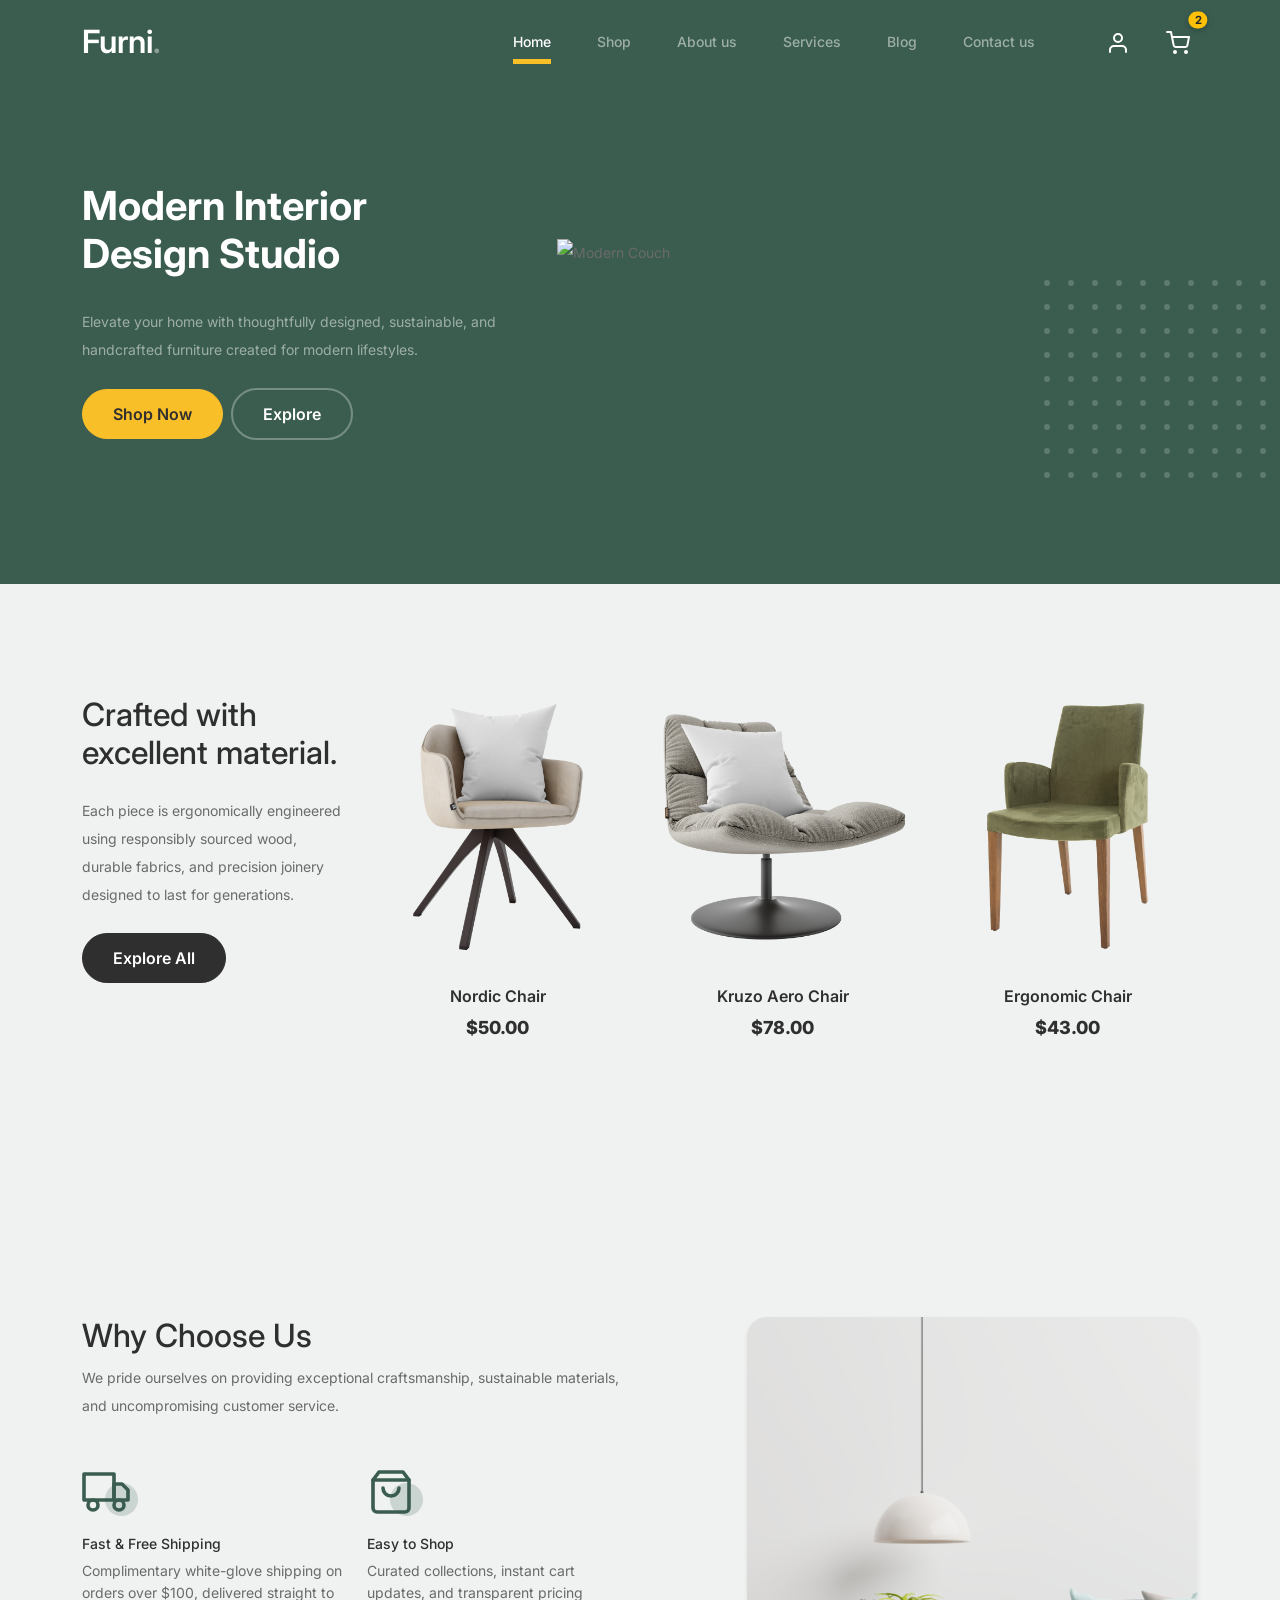
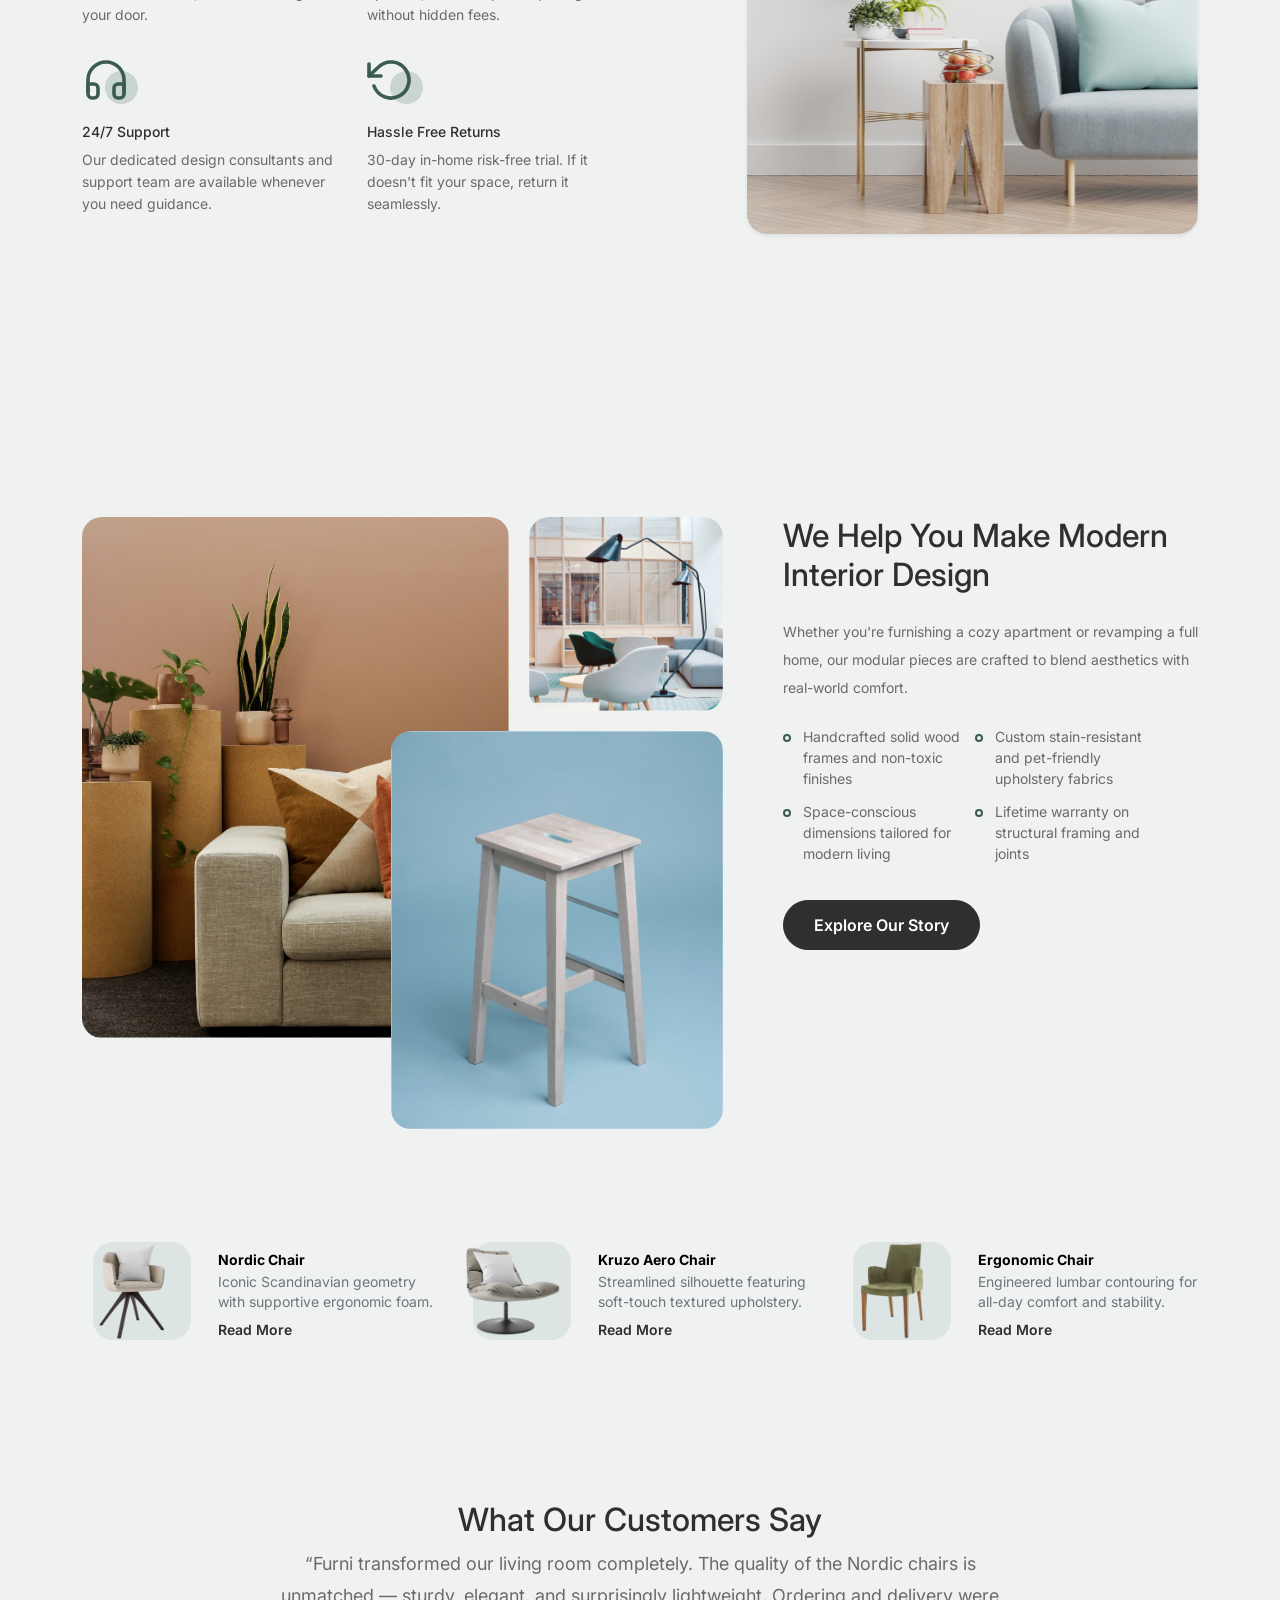
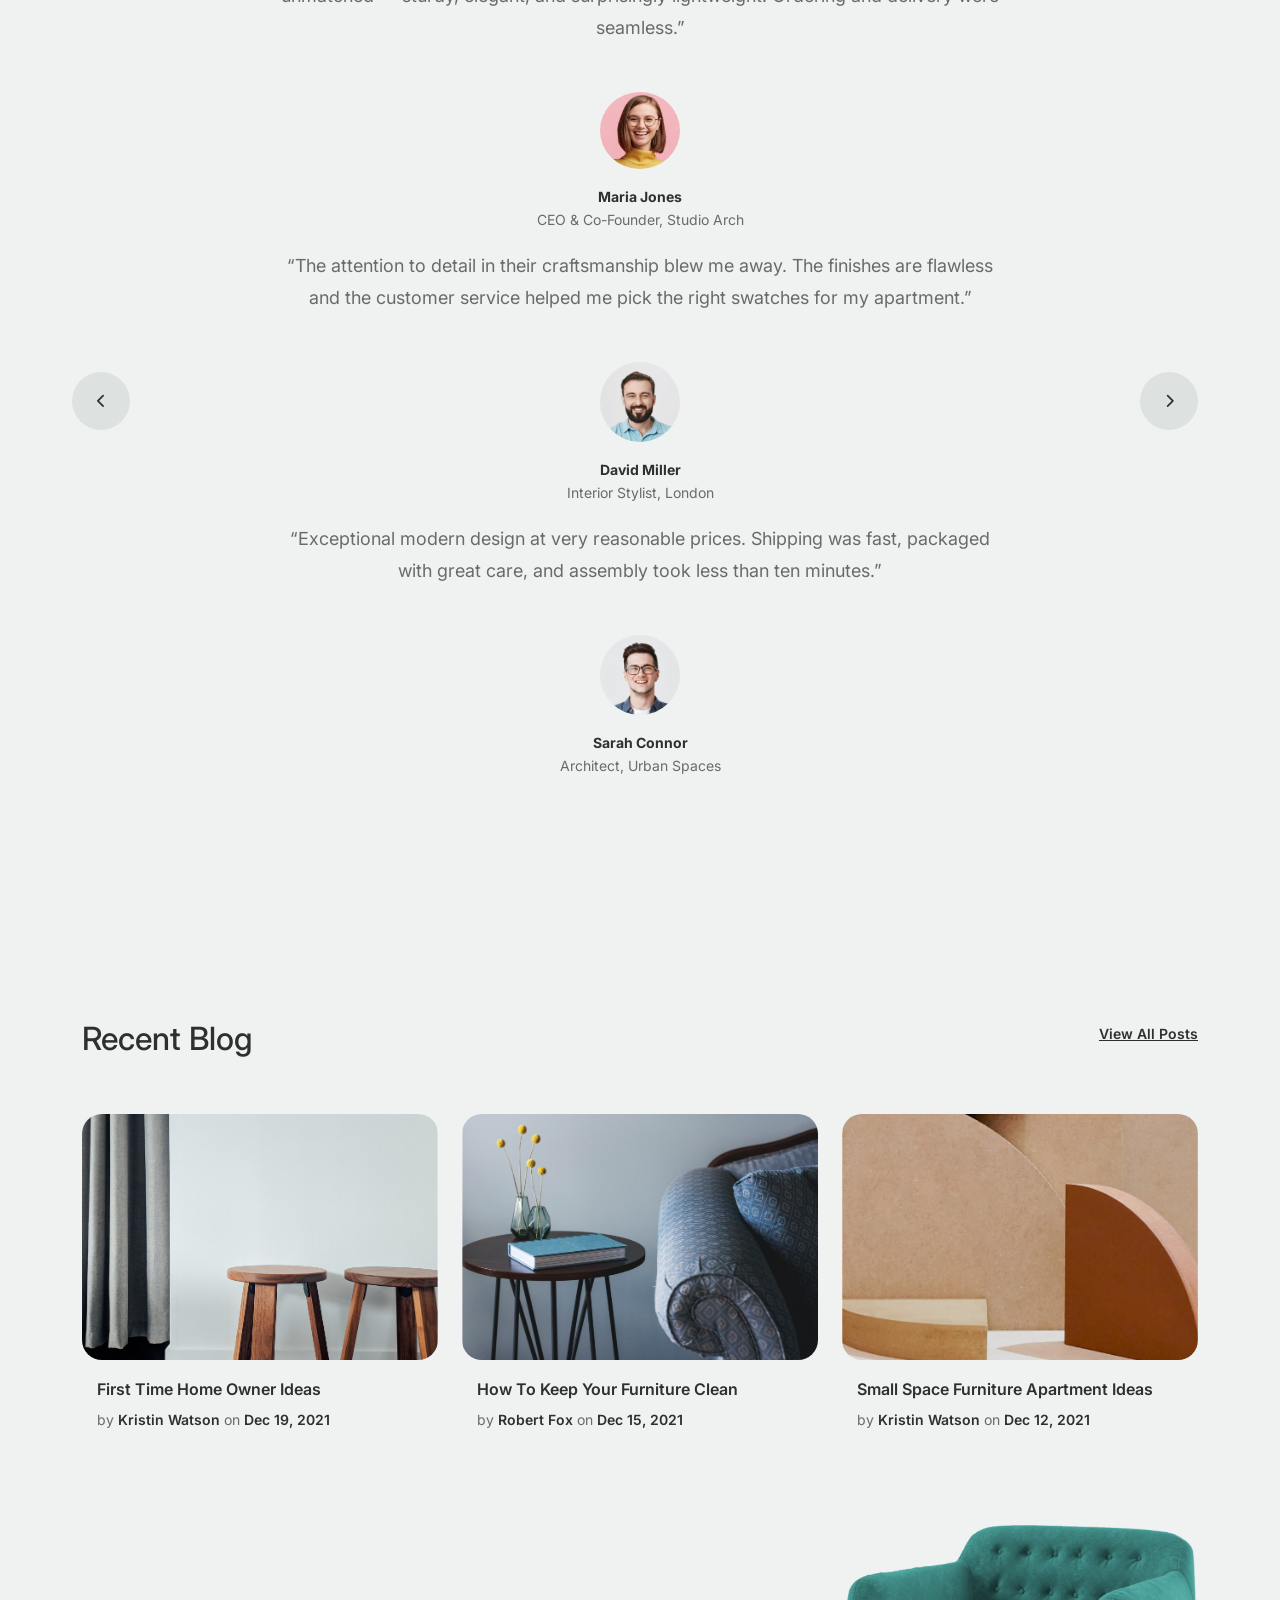
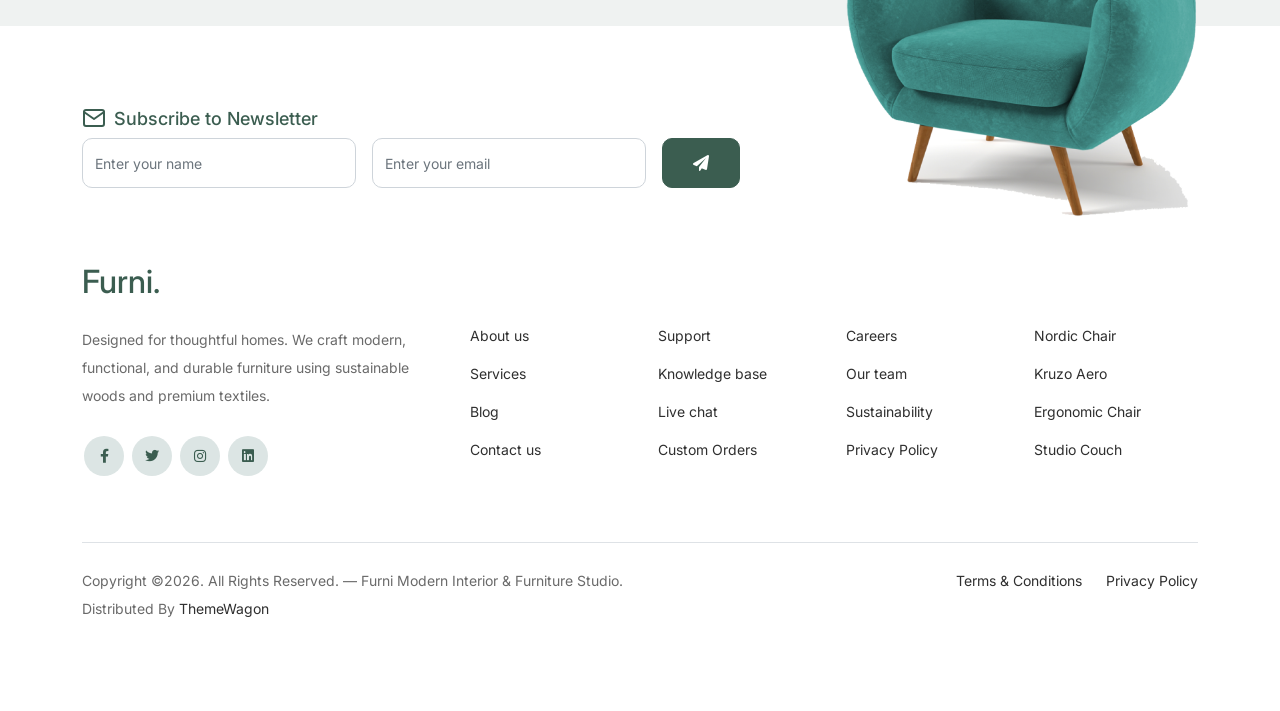
==== index.html @ 5202cf14 "Add furniture store website and admin panel" ====
<!-- /*
* Bootstrap 5
* Template Name: Furni
* Template Author: Untree.co
* Template URI: https://untree.co/
* License: https://creativecommons.org/licenses/by/3.0/
*/ -->
<!doctype html>
<html lang="en">
<head>
  <meta charset="utf-8">
  <meta name="viewport" content="width=device-width, initial-scale=1, shrink-to-fit=no">
  <meta name="author" content="Untree.co">
  <link rel="shortcut icon" href="favicon.png">

  <meta name="description" content="Furni - Modern Furniture & Interior Design Studio" />
  <meta name="keywords" content="furniture, interior design, modern decor, chairs, sofas, tables" />

  <!-- Bootstrap CSS -->
  <link href="css/bootstrap.min.css" rel="stylesheet">
  <link href="https://cdnjs.cloudflare.com/ajax/libs/font-awesome/6.0.0-beta3/css/all.min.css" rel="stylesheet">
  <link href="css/tiny-slider.css" rel="stylesheet">
  <link href="css/style.css" rel="stylesheet">
  <title>Furni - Modern Furniture &amp; Interior Design Studio</title>
</head>

<body>

  <!-- Start Header/Navigation -->
  <nav class="custom-navbar navbar navbar-expand-md navbar-dark bg-dark" aria-label="Furni navigation bar">
    <div class="container">
      <a class="navbar-brand" href="index.html">Furni<span>.</span></a>

      <button class="navbar-toggler" type="button" data-bs-toggle="collapse" data-bs-target="#navbarsFurni" aria-controls="navbarsFurni" aria-expanded="false" aria-label="Toggle navigation">
        <span class="navbar-toggler-icon"></span>
      </button>

      <div class="collapse navbar-collapse" id="navbarsFurni">
        <ul class="custom-navbar-nav navbar-nav ms-auto mb-2 mb-md-0">
          <li class="nav-item active">
            <a class="nav-link" href="index.html">Home</a>
          </li>
          <li><a class="nav-link" href="shop.html">Shop</a></li>
          <li><a class="nav-link" href="about.html">About us</a></li>
          <li><a class="nav-link" href="services.html">Services</a></li>
          <li><a class="nav-link" href="blog.html">Blog</a></li>
          <li><a class="nav-link" href="contact.html">Contact us</a></li>
        </ul>

        <ul class="custom-navbar-cta navbar-nav mb-2 mb-md-0 ms-5">
          <li><a class="nav-link" href="javascript:void(0)" title="My Account"><img src="images/user.svg" alt="User Account"></a></li>
          <li>
            <a class="nav-link position-relative" href="cart.html" title="Shopping Cart">
              <img src="images/cart.svg" alt="Cart">
              <span class="cart-badge badge rounded-pill bg-warning text-dark position-absolute top-0 start-100 translate-middle">0</span>
            </a>
          </li>
        </ul>
      </div>
    </div>
  </nav>
  <!-- End Header/Navigation -->

  <!-- Start Hero Section -->
  <div class="hero">
    <div class="container">
      <div class="row justify-content-between align-items-center">
        <div class="col-lg-5">
          <div class="intro-excerpt">
            <h1>Modern Interior <span class="d-block">Design Studio</span></h1>
            <p class="mb-4">Elevate your home with thoughtfully designed, sustainable, and handcrafted furniture created for modern lifestyles.</p>
            <p><a href="shop.html" class="btn btn-secondary me-2">Shop Now</a><a href="about.html" class="btn btn-white-outline">Explore</a></p>
          </div>
        </div>
        <div class="col-lg-7">
          <div class="hero-img-wrap">
            <img src="images/couch.png" class="img-fluid" alt="Modern Couch">
          </div>
        </div>
      </div>
    </div>
  </div>
  <!-- End Hero Section -->

  <!-- Start Product Section -->
  <div class="product-section">
    <div class="container">
      <div class="row">

        <!-- Start Column 1 -->
        <div class="col-md-12 col-lg-3 mb-5 mb-lg-0">
          <h2 class="mb-4 section-title">Crafted with excellent material.</h2>
          <p class="mb-4">Each piece is ergonomically engineered using responsibly sourced wood, durable fabrics, and precision joinery designed to last for generations.</p>
          <p><a href="shop.html" class="btn">Explore All</a></p>
        </div> 
        <!-- End Column 1 -->

        <!-- Start Column 2 -->
        <div class="col-12 col-md-4 col-lg-3 mb-5 mb-md-0">
          <a class="product-item" href="javascript:void(0)" data-id="furni-1">
            <img src="images/product-1.png" class="img-fluid product-thumbnail" alt="Nordic Chair">
            <h3 class="product-title">Nordic Chair</h3>
            <strong class="product-price">$50.00</strong>

            <span class="icon-cross" title="Add to Cart">
              <img src="images/cross.svg" class="img-fluid" alt="Add to cart">
            </span>
          </a>
        </div> 
        <!-- End Column 2 -->

        <!-- Start Column 3 -->
        <div class="col-12 col-md-4 col-lg-3 mb-5 mb-md-0">
          <a class="product-item" href="javascript:void(0)" data-id="furni-2">
            <img src="images/product-2.png" class="img-fluid product-thumbnail" alt="Kruzo Aero Chair">
            <h3 class="product-title">Kruzo Aero Chair</h3>
            <strong class="product-price">$78.00</strong>

            <span class="icon-cross" title="Add to Cart">
              <img src="images/cross.svg" class="img-fluid" alt="Add to cart">
            </span>
          </a>
        </div>
        <!-- End Column 3 -->

        <!-- Start Column 4 -->
        <div class="col-12 col-md-4 col-lg-3 mb-5 mb-md-0">
          <a class="product-item" href="javascript:void(0)" data-id="furni-3">
            <img src="images/product-3.png" class="img-fluid product-thumbnail" alt="Ergonomic Chair">
            <h3 class="product-title">Ergonomic Chair</h3>
            <strong class="product-price">$43.00</strong>

            <span class="icon-cross" title="Add to Cart">
              <img src="images/cross.svg" class="img-fluid" alt="Add to cart">
            </span>
          </a>
        </div>
        <!-- End Column 4 -->

      </div>
    </div>
  </div>
  <!-- End Product Section -->

  <!-- Start Why Choose Us Section -->
  <div class="why-choose-section">
    <div class="container">
      <div class="row justify-content-between">
        <div class="col-lg-6">
          <h2 class="section-title">Why Choose Us</h2>
          <p>We pride ourselves on providing exceptional craftsmanship, sustainable materials, and uncompromising customer service.</p>

          <div class="row my-5">
            <div class="col-6 col-md-6">
              <div class="feature">
                <div class="icon">
                  <img src="images/truck.svg" alt="Free Shipping" class="img-fluid">
                </div>
                <h3>Fast &amp; Free Shipping</h3>
                <p>Complimentary white-glove shipping on orders over $100, delivered straight to your door.</p>
              </div>
            </div>

            <div class="col-6 col-md-6">
              <div class="feature">
                <div class="icon">
                  <img src="images/bag.svg" alt="Easy Shopping" class="img-fluid">
                </div>
                <h3>Easy to Shop</h3>
                <p>Curated collections, instant cart updates, and transparent pricing without hidden fees.</p>
              </div>
            </div>

            <div class="col-6 col-md-6">
              <div class="feature">
                <div class="icon">
                  <img src="images/support.svg" alt="24/7 Support" class="img-fluid">
                </div>
                <h3>24/7 Support</h3>
                <p>Our dedicated design consultants and support team are available whenever you need guidance.</p>
              </div>
            </div>

            <div class="col-6 col-md-6">
              <div class="feature">
                <div class="icon">
                  <img src="images/return.svg" alt="Hassle Free Returns" class="img-fluid">
                </div>
                <h3>Hassle Free Returns</h3>
                <p>30-day in-home risk-free trial. If it doesn't fit your space, return it seamlessly.</p>
              </div>
            </div>

          </div>
        </div>

        <div class="col-lg-5">
          <div class="img-wrap">
            <img src="images/why-choose-us-img.jpg" alt="Why Choose Furni" class="img-fluid rounded-4 shadow-sm">
          </div>
        </div>

      </div>
    </div>
  </div>
  <!-- End Why Choose Us Section -->

  <!-- Start We Help Section -->
  <div class="we-help-section">
    <div class="container">
      <div class="row justify-content-between">
        <div class="col-lg-7 mb-5 mb-lg-0">
          <div class="imgs-grid">
            <div class="grid grid-1"><img src="images/img-grid-1.jpg" alt="Interior Design Accent"></div>
            <div class="grid grid-2"><img src="images/img-grid-2.jpg" alt="Minimalist Modern Chair"></div>
            <div class="grid grid-3"><img src="images/img-grid-3.jpg" alt="Scandinavian Living Setup"></div>
          </div>
        </div>
        <div class="col-lg-5 ps-lg-5">
          <h2 class="section-title mb-4">We Help You Make Modern Interior Design</h2>
          <p>Whether you're furnishing a cozy apartment or revamping a full home, our modular pieces are crafted to blend aesthetics with real-world comfort.</p>

          <ul class="list-unstyled custom-list my-4">
            <li>Handcrafted solid wood frames and non-toxic finishes</li>
            <li>Custom stain-resistant and pet-friendly upholstery fabrics</li>
            <li>Space-conscious dimensions tailored for modern living</li>
            <li>Lifetime warranty on structural framing and joints</li>
          </ul>
          <p><a href="about.html" class="btn">Explore Our Story</a></p>
        </div>
      </div>
    </div>
  </div>
  <!-- End We Help Section -->

  <!-- Start Popular Product -->
  <div class="popular-product">
    <div class="container">
      <div class="row">

        <div class="col-12 col-md-6 col-lg-4 mb-4 mb-lg-0">
          <div class="product-item-sm d-flex align-items-center">
            <div class="thumbnail me-3">
              <img src="images/product-1.png" alt="Nordic Chair" class="img-fluid" style="width: 100px;">
            </div>
            <div class="pt-2">
              <h3 class="h5 mb-1"><a href="shop.html" class="text-black text-decoration-none">Nordic Chair</a></h3>
              <p class="mb-2 text-muted small">Iconic Scandinavian geometry with supportive ergonomic foam.</p>
              <p class="mb-0"><a href="shop.html" class="more">Read More</a></p>
            </div>
          </div>
        </div>

        <div class="col-12 col-md-6 col-lg-4 mb-4 mb-lg-0">
          <div class="product-item-sm d-flex align-items-center">
            <div class="thumbnail me-3">
              <img src="images/product-2.png" alt="Kruzo Aero Chair" class="img-fluid" style="width: 100px;">
            </div>
            <div class="pt-2">
              <h3 class="h5 mb-1"><a href="shop.html" class="text-black text-decoration-none">Kruzo Aero Chair</a></h3>
              <p class="mb-2 text-muted small">Streamlined silhouette featuring soft-touch textured upholstery.</p>
              <p class="mb-0"><a href="shop.html" class="more">Read More</a></p>
            </div>
          </div>
        </div>

        <div class="col-12 col-md-6 col-lg-4 mb-4 mb-lg-0">
          <div class="product-item-sm d-flex align-items-center">
            <div class="thumbnail me-3">
              <img src="images/product-3.png" alt="Ergonomic Chair" class="img-fluid" style="width: 100px;">
            </div>
            <div class="pt-2">
              <h3 class="h5 mb-1"><a href="shop.html" class="text-black text-decoration-none">Ergonomic Chair</a></h3>
              <p class="mb-2 text-muted small">Engineered lumbar contouring for all-day comfort and stability.</p>
              <p class="mb-0"><a href="shop.html" class="more">Read More</a></p>
            </div>
          </div>
        </div>

      </div>
    </div>
  </div>
  <!-- End Popular Product -->

  <!-- Start Testimonial Slider -->
  <div class="testimonial-section">
    <div class="container">
      <div class="row">
        <div class="col-lg-7 mx-auto text-center">
          <h2 class="section-title">What Our Customers Say</h2>
        </div>
      </div>

      <div class="row justify-content-center">
        <div class="col-lg-12">
          <div class="testimonial-slider-wrap text-center">

            <div id="testimonial-nav">
              <span class="prev" data-controls="prev"><span class="fa fa-chevron-left"></span></span>
              <span class="next" data-controls="next"><span class="fa fa-chevron-right"></span></span>
            </div>

            <div class="testimonial-slider">
              
              <div class="item">
                <div class="row justify-content-center">
                  <div class="col-lg-8 mx-auto">
                    <div class="testimonial-block text-center">
                      <blockquote class="mb-5">
                        <p>&ldquo;Furni transformed our living room completely. The quality of the Nordic chairs is unmatched — sturdy, elegant, and surprisingly lightweight. Ordering and delivery were seamless.&rdquo;</p>
                      </blockquote>

                      <div class="author-info">
                        <div class="author-pic">
                          <img src="images/person-1.png" alt="Maria Jones" class="img-fluid">
                        </div>
                        <h3 class="font-weight-bold">Maria Jones</h3>
                        <span class="position d-block mb-3">CEO &amp; Co-Founder, Studio Arch</span>
                      </div>
                    </div>
                  </div>
                </div>
              </div> 

              <div class="item">
                <div class="row justify-content-center">
                  <div class="col-lg-8 mx-auto">
                    <div class="testimonial-block text-center">
                      <blockquote class="mb-5">
                        <p>&ldquo;The attention to detail in their craftsmanship blew me away. The finishes are flawless and the customer service helped me pick the right swatches for my apartment.&rdquo;</p>
                      </blockquote>

                      <div class="author-info">
                        <div class="author-pic">
                          <img src="images/person_2.jpg" alt="David Miller" class="img-fluid rounded-circle" style="width: 80px; height: 80px; object-fit: cover; margin: 0 auto;">
                        </div>
                        <h3 class="font-weight-bold">David Miller</h3>
                        <span class="position d-block mb-3">Interior Stylist, London</span>
                      </div>
                    </div>
                  </div>
                </div>
              </div> 

              <div class="item">
                <div class="row justify-content-center">
                  <div class="col-lg-8 mx-auto">
                    <div class="testimonial-block text-center">
                      <blockquote class="mb-5">
                        <p>&ldquo;Exceptional modern design at very reasonable prices. Shipping was fast, packaged with great care, and assembly took less than ten minutes.&rdquo;</p>
                      </blockquote>

                      <div class="author-info">
                        <div class="author-pic">
                          <img src="images/person_3.jpg" alt="Sarah Connor" class="img-fluid rounded-circle" style="width: 80px; height: 80px; object-fit: cover; margin: 0 auto;">
                        </div>
                        <h3 class="font-weight-bold">Sarah Connor</h3>
                        <span class="position d-block mb-3">Architect, Urban Spaces</span>
                      </div>
                    </div>
                  </div>
                </div>
              </div> 

            </div>

          </div>
        </div>
      </div>
    </div>
  </div>
  <!-- End Testimonial Slider -->

  <!-- Start Blog Section -->
  <div class="blog-section">
    <div class="container">
      <div class="row mb-5">
        <div class="col-md-6">
          <h2 class="section-title">Recent Blog</h2>
        </div>
        <div class="col-md-6 text-start text-md-end">
          <a href="blog.html" class="more">View All Posts</a>
        </div>
      </div>

      <div class="row">

        <div class="col-12 col-sm-6 col-md-4 mb-4 mb-md-0">
          <div class="post-entry">
            <a href="blog.html" class="post-thumbnail"><img src="images/post-1.jpg" alt="Home Owner Ideas" class="img-fluid"></a>
            <div class="post-content-entry">
              <h3><a href="blog.html">First Time Home Owner Ideas</a></h3>
              <div class="meta">
                <span>by <a href="blog.html">Kristin Watson</a></span> <span>on <a href="blog.html">Dec 19, 2021</a></span>
              </div>
            </div>
          </div>
        </div>

        <div class="col-12 col-sm-6 col-md-4 mb-4 mb-md-0">
          <div class="post-entry">
            <a href="blog.html" class="post-thumbnail"><img src="images/post-2.jpg" alt="Keep Furniture Clean" class="img-fluid"></a>
            <div class="post-content-entry">
              <h3><a href="blog.html">How To Keep Your Furniture Clean</a></h3>
              <div class="meta">
                <span>by <a href="blog.html">Robert Fox</a></span> <span>on <a href="blog.html">Dec 15, 2021</a></span>
              </div>
            </div>
          </div>
        </div>

        <div class="col-12 col-sm-6 col-md-4 mb-4 mb-md-0">
          <div class="post-entry">
            <a href="blog.html" class="post-thumbnail"><img src="images/post-3.jpg" alt="Apartment Ideas" class="img-fluid"></a>
            <div class="post-content-entry">
              <h3><a href="blog.html">Small Space Furniture Apartment Ideas</a></h3>
              <div class="meta">
                <span>by <a href="blog.html">Kristin Watson</a></span> <span>on <a href="blog.html">Dec 12, 2021</a></span>
              </div>
            </div>
          </div>
        </div>

      </div>
    </div>
  </div>
  <!-- End Blog Section -->	

  <!-- Start Footer Section -->
  <footer class="footer-section">
    <div class="container relative">

      <div class="sofa-img">
        <img src="images/sofa.png" alt="Furni Sofa" class="img-fluid">
      </div>

      <div class="row">
        <div class="col-lg-8">
          <div class="subscription-form">
            <h3 class="d-flex align-items-center">
              <span class="me-2"><img src="images/envelope-outline.svg" alt="Envelope" class="img-fluid"></span>
              <span>Subscribe to Newsletter</span>
            </h3>

            <form action="#" class="row g-3">
              <div class="col-auto">
                <input type="text" class="form-control" placeholder="Enter your name">
              </div>
              <div class="col-auto">
                <input type="email" class="form-control" placeholder="Enter your email" required>
              </div>
              <div class="col-auto">
                <button type="submit" class="btn btn-primary" title="Subscribe">
                  <span class="fa fa-paper-plane"></span>
                </button>
              </div>
            </form>

          </div>
        </div>
      </div>

      <div class="row g-5 mb-5">
        <div class="col-lg-4">
          <div class="mb-4 footer-logo-wrap"><a href="index.html" class="footer-logo">Furni<span>.</span></a></div>
          <p class="mb-4">Designed for thoughtful homes. We craft modern, functional, and durable furniture using sustainable woods and premium textiles.</p>

          <ul class="list-unstyled custom-social">
            <li><a href="#" aria-label="Facebook"><span class="fa fa-brands fa-facebook-f"></span></a></li>
            <li><a href="#" aria-label="Twitter"><span class="fa fa-brands fa-twitter"></span></a></li>
            <li><a href="#" aria-label="Instagram"><span class="fa fa-brands fa-instagram"></span></a></li>
            <li><a href="#" aria-label="LinkedIn"><span class="fa fa-brands fa-linkedin"></span></a></li>
          </ul>
        </div>

        <div class="col-lg-8">
          <div class="row links-wrap">
            <div class="col-6 col-sm-6 col-md-3">
              <ul class="list-unstyled">
                <li><a href="about.html">About us</a></li>
                <li><a href="services.html">Services</a></li>
                <li><a href="blog.html">Blog</a></li>
                <li><a href="contact.html">Contact us</a></li>
              </ul>
            </div>

            <div class="col-6 col-sm-6 col-md-3">
              <ul class="list-unstyled">
                <li><a href="contact.html">Support</a></li>
                <li><a href="about.html">Knowledge base</a></li>
                <li><a href="contact.html">Live chat</a></li>
                <li><a href="shop.html">Custom Orders</a></li>
              </ul>
            </div>

            <div class="col-6 col-sm-6 col-md-3">
              <ul class="list-unstyled">
                <li><a href="about.html">Careers</a></li>
                <li><a href="about.html">Our team</a></li>
                <li><a href="about.html">Sustainability</a></li>
                <li><a href="contact.html">Privacy Policy</a></li>
              </ul>
            </div>

            <div class="col-6 col-sm-6 col-md-3">
              <ul class="list-unstyled">
                <li><a href="shop.html">Nordic Chair</a></li>
                <li><a href="shop.html">Kruzo Aero</a></li>
                <li><a href="shop.html">Ergonomic Chair</a></li>
                <li><a href="shop.html">Studio Couch</a></li>
              </ul>
            </div>
          </div>
        </div>

      </div>

      <div class="border-top copyright">
        <div class="row pt-4">
          <div class="col-lg-6">
            <p class="mb-2 text-center text-lg-start">Copyright &copy;<script>document.write(new Date().getFullYear());</script>. All Rights Reserved. &mdash; Furni Modern Interior &amp; Furniture Studio. Distributed By <a href="https://themewagon.com" target="_blank" rel="noopener">ThemeWagon</a>
            </p>
          </div>

          <div class="col-lg-6 text-center text-lg-end">
            <ul class="list-unstyled d-inline-flex ms-auto">
              <li class="me-4"><a href="contact.html">Terms &amp; Conditions</a></li>
              <li><a href="contact.html">Privacy Policy</a></li>
            </ul>
          </div>

        </div>
      </div>

    </div>
  </footer>
  <!-- End Footer Section -->	

  <script src="js/bootstrap.bundle.min.js"></script>
  <script src="js/tiny-slider.js"></script>
  <script src="js/custom.js"></script>
  <script src="js/furni-shop.js"></script>
</body>
</html>
---- css/tiny-slider.css ----
.tns-outer{padding:0 !important}.tns-outer [hidden]{display:none !important}.tns-outer [aria-controls],.tns-outer [data-action]{cursor:pointer}.tns-slider{-webkit-transition:all 0s;-moz-transition:all 0s;transition:all 0s}.tns-slider>.tns-item{-webkit-box-sizing:border-box;-moz-box-sizing:border-box;box-sizing:border-box}.tns-horizontal.tns-subpixel{white-space:nowrap}.tns-horizontal.tns-subpixel>.tns-item{display:inline-block;vertical-align:top;white-space:normal}.tns-horizontal.tns-no-subpixel:after{content:'';display:table;clear:both}.tns-horizontal.tns-no-subpixel>.tns-item{float:left}.tns-horizontal.tns-carousel.tns-no-subpixel>.tns-item{margin-right:-100%}.tns-no-calc{position:relative;left:0}.tns-gallery{position:relative;left:0;min-height:1px}.tns-gallery>.tns-item{position:absolute;left:-100%;-webkit-transition:transform 0s, opacity 0s;-moz-transition:transform 0s, opacity 0s;transition:transform 0s, opacity 0s}.tns-gallery>.tns-slide-active{position:relative;left:auto !important}.tns-gallery>.tns-moving{-webkit-transition:all 0.25s;-moz-transition:all 0.25s;transition:all 0.25s}.tns-autowidth{display:inline-block}.tns-lazy-img{-webkit-transition:opacity 0.6s;-moz-transition:opacity 0.6s;transition:opacity 0.6s;opacity:0.6}.tns-lazy-img.tns-complete{opacity:1}.tns-ah{-webkit-transition:height 0s;-moz-transition:height 0s;transition:height 0s}.tns-ovh{overflow:hidden}.tns-visually-hidden{position:absolute;left:-10000em}.tns-transparent{opacity:0;visibility:hidden}.tns-fadeIn{opacity:1;filter:alpha(opacity=100);z-index:0}.tns-normal,.tns-fadeOut{opacity:0;filter:alpha(opacity=0);z-index:-1}.tns-vpfix{white-space:nowrap}.tns-vpfix>div,.tns-vpfix>li{display:inline-block}.tns-t-subp2{margin:0 auto;width:310px;position:relative;height:10px;overflow:hidden}.tns-t-ct{width:2333.3333333%;width:-webkit-calc(100% * 70 / 3);width:-moz-calc(100% * 70 / 3);width:calc(100% * 70 / 3);position:absolute;right:0}.tns-t-ct:after{content:'';display:table;clear:both}.tns-t-ct>div{width:1.4285714%;width:-webkit-calc(100% / 70);width:-moz-calc(100% / 70);width:calc(100% / 70);height:10px;float:left}

/*# sourceMappingURL=sourcemaps/tiny-slider.css.map */
---- css/style.css ----
/*
* Template Name: UntreeStore
* Template Author: Untree.co
* Author URI: https://untree.co/
* License: https://creativecommons.org/licenses/by/3.0/
*/
@import url("https://fonts.googleapis.com/css2?family=Inter:wght@400;500;600;700;800&display=swap");
body {
  overflow-x: hidden;
  position: relative; }

body {
  font-family: "Inter", sans-serif;
  font-weight: 400;
  line-height: 28px;
  color: #6a6a6a;
  font-size: 14px;
  background-color: #eff2f1; }

a {
  text-decoration: none;
  -webkit-transition: .3s all ease;
  -o-transition: .3s all ease;
  transition: .3s all ease;
  color: #2f2f2f;
  text-decoration: underline; }
  a:hover {
    color: #2f2f2f;
    text-decoration: none; }
  a.more {
    font-weight: 600; }

.custom-navbar {
  background: #3b5d50 !important;
  padding-top: 20px;
  padding-bottom: 20px; }
  .custom-navbar .navbar-brand {
    font-size: 32px;
    font-weight: 600; }
    .custom-navbar .navbar-brand > span {
      opacity: .4; }
  .custom-navbar .navbar-toggler {
    border-color: transparent; }
    .custom-navbar .navbar-toggler:active, .custom-navbar .navbar-toggler:focus {
      -webkit-box-shadow: none;
      box-shadow: none;
      outline: none; }
  @media (min-width: 992px) {
    .custom-navbar .custom-navbar-nav li {
      margin-left: 15px;
      margin-right: 15px; } }
  .custom-navbar .custom-navbar-nav li a {
    font-weight: 500;
    color: #ffffff !important;
    opacity: .5;
    -webkit-transition: .3s all ease;
    -o-transition: .3s all ease;
    transition: .3s all ease;
    position: relative; }
    @media (min-width: 768px) {
      .custom-navbar .custom-navbar-nav li a:before {
        content: "";
        position: absolute;
        bottom: 0;
        left: 8px;
        right: 8px;
        background: #f9bf29;
        height: 5px;
        opacity: 1;
        visibility: visible;
        width: 0;
        -webkit-transition: .15s all ease-out;
        -o-transition: .15s all ease-out;
        transition: .15s all ease-out; } }
    .custom-navbar .custom-navbar-nav li a:hover {
      opacity: 1; }
      .custom-navbar .custom-navbar-nav li a:hover:before {
        width: calc(100% - 16px); }
  .custom-navbar .custom-navbar-nav li.active a {
    opacity: 1; }
    .custom-navbar .custom-navbar-nav li.active a:before {
      width: calc(100% - 16px); }
  .custom-navbar .custom-navbar-cta {
    margin-left: 0 !important;
    -webkit-box-orient: horizontal;
    -webkit-box-direction: normal;
    -ms-flex-direction: row;
    flex-direction: row; }
    @media (min-width: 768px) {
      .custom-navbar .custom-navbar-cta {
        margin-left: 40px !important; } }
    .custom-navbar .custom-navbar-cta li {
      margin-left: 0px;
      margin-right: 0px; }
      .custom-navbar .custom-navbar-cta li:first-child {
        margin-right: 20px; }

.hero {
  background: #3b5d50;
  padding: calc(4rem - 30px) 0 0rem 0; }
  @media (min-width: 768px) {
    .hero {
      padding: calc(4rem - 30px) 0 4rem 0; } }
  @media (min-width: 992px) {
    .hero {
      padding: calc(8rem - 30px) 0 8rem 0; } }
  .hero .intro-excerpt {
    position: relative;
    z-index: 4; }
    @media (min-width: 992px) {
      .hero .intro-excerpt {
        max-width: 450px; } }
  .hero h1 {
    font-weight: 700;
    color: #ffffff;
    margin-bottom: 30px; }
    @media (min-width: 1400px) {
      .hero h1 {
        font-size: 54px; } }
  .hero p {
    color: rgba(255, 255, 255, 0.5);
    margin-botom: 30px; }
  .hero .hero-img-wrap {
    position: relative; }
    .hero .hero-img-wrap img {
      position: relative;
      top: 0px;
      right: 0px;
      z-index: 2;
      max-width: 780px;
      left: -20px; }
      @media (min-width: 768px) {
        .hero .hero-img-wrap img {
          right: 0px;
          left: -100px; } }
      @media (min-width: 992px) {
        .hero .hero-img-wrap img {
          left: 0px;
          top: -80px;
          position: absolute;
          right: -50px; } }
      @media (min-width: 1200px) {
        .hero .hero-img-wrap img {
          left: 0px;
          top: -80px;
          right: -100px; } }
    .hero .hero-img-wrap:after {
      content: "";
      position: absolute;
      width: 255px;
      height: 217px;
      background-image: url("../images/dots-light.svg");
      background-size: contain;
      background-repeat: no-repeat;
      right: -100px;
      top: -0px; }
      @media (min-width: 1200px) {
        .hero .hero-img-wrap:after {
          top: -40px; } }

.btn {
  font-weight: 600;
  padding: 12px 30px;
  border-radius: 30px;
  color: #ffffff;
  background: #2f2f2f;
  border-color: #2f2f2f; }
  .btn:hover {
    color: #ffffff;
    background: #222222;
    border-color: #222222; }
  .btn:active, .btn:focus {
    outline: none !important;
    -webkit-box-shadow: none;
    box-shadow: none; }
  .btn.btn-primary {
    background: #3b5d50;
    border-color: #3b5d50; }
    .btn.btn-primary:hover {
      background: #314d43;
      border-color: #314d43; }
  .btn.btn-secondary {
    color: #2f2f2f;
    background: #f9bf29;
    border-color: #f9bf29; }
    .btn.btn-secondary:hover {
      background: #f8b810;
      border-color: #f8b810; }
  .btn.btn-white-outline {
    background: transparent;
    border-width: 2px;
    border-color: rgba(255, 255, 255, 0.3); }
    .btn.btn-white-outline:hover {
      border-color: white;
      color: #ffffff; }

.section-title {
  color: #2f2f2f; }

.product-section {
  padding: 7rem 0; }
  .product-section .product-item {
    text-align: center;
    text-decoration: none;
    display: block;
    position: relative;
    padding-bottom: 50px;
    cursor: pointer; }
    .product-section .product-item .product-thumbnail {
      margin-bottom: 30px;
      position: relative;
      top: 0;
      -webkit-transition: .3s all ease;
      -o-transition: .3s all ease;
      transition: .3s all ease; }
    .product-section .product-item h3 {
      font-weight: 600;
      font-size: 16px; }
    .product-section .product-item strong {
      font-weight: 800 !important;
      font-size: 18px !important; }
    .product-section .product-item h3, .product-section .product-item strong {
      color: #2f2f2f;
      text-decoration: none; }
    .product-section .product-item .icon-cross {
      position: absolute;
      width: 35px;
      height: 35px;
      display: inline-block;
      background: #2f2f2f;
      bottom: 15px;
      left: 50%;
      -webkit-transform: translateX(-50%);
      -ms-transform: translateX(-50%);
      transform: translateX(-50%);
      margin-bottom: -17.5px;
      border-radius: 50%;
      opacity: 0;
      visibility: hidden;
      -webkit-transition: .3s all ease;
      -o-transition: .3s all ease;
      transition: .3s all ease; }
      .product-section .product-item .icon-cross img {
        position: absolute;
        left: 50%;
        top: 50%;
        -webkit-transform: translate(-50%, -50%);
        -ms-transform: translate(-50%, -50%);
        transform: translate(-50%, -50%); }
    .product-section .product-item:before {
      bottom: 0;
      left: 0;
      right: 0;
      position: absolute;
      content: "";
      background: #dce5e4;
      height: 0%;
      z-index: -1;
      border-radius: 10px;
      -webkit-transition: .3s all ease;
      -o-transition: .3s all ease;
      transition: .3s all ease; }
    .product-section .product-item:hover .product-thumbnail {
      top: -25px; }
    .product-section .product-item:hover .icon-cross {
      bottom: 0;
      opacity: 1;
      visibility: visible; }
    .product-section .product-item:hover:before {
      height: 70%; }

.why-choose-section {
  padding: 7rem 0; }
  .why-choose-section .img-wrap {
    position: relative; }
    .why-choose-section .img-wrap:before {
      position: absolute;
      content: "";
      width: 255px;
      height: 217px;
      background-image: url("../images/dots-yellow.svg");
      background-repeat: no-repeat;
      background-size: contain;
      -webkit-transform: translate(-40%, -40%);
      -ms-transform: translate(-40%, -40%);
      transform: translate(-40%, -40%);
      z-index: -1; }
    .why-choose-section .img-wrap img {
      border-radius: 20px; }

.feature {
  margin-bottom: 30px; }
  .feature .icon {
    display: inline-block;
    position: relative;
    margin-bottom: 20px; }
    .feature .icon:before {
      content: "";
      width: 33px;
      height: 33px;
      position: absolute;
      background: rgba(59, 93, 80, 0.2);
      border-radius: 50%;
      right: -8px;
      bottom: 0; }
  .feature h3 {
    font-size: 14px;
    color: #2f2f2f; }
  .feature p {
    font-size: 14px;
    line-height: 22px;
    color: #6a6a6a; }

.we-help-section {
  padding: 7rem 0; }
  .we-help-section .imgs-grid {
    display: -ms-grid;
    display: grid;
    -ms-grid-columns: (1fr)[27];
    grid-template-columns: repeat(27, 1fr);
    position: relative; }
    .we-help-section .imgs-grid:before {
      position: absolute;
      content: "";
      width: 255px;
      height: 217px;
      background-image: url("../images/dots-green.svg");
      background-size: contain;
      background-repeat: no-repeat;
      -webkit-transform: translate(-40%, -40%);
      -ms-transform: translate(-40%, -40%);
      transform: translate(-40%, -40%);
      z-index: -1; }
    .we-help-section .imgs-grid .grid {
      position: relative; }
      .we-help-section .imgs-grid .grid img {
        border-radius: 20px;
        max-width: 100%; }
      .we-help-section .imgs-grid .grid.grid-1 {
        -ms-grid-column: 1;
        -ms-grid-column-span: 18;
        grid-column: 1 / span 18;
        -ms-grid-row: 1;
        -ms-grid-row-span: 27;
        grid-row: 1 / span 27; }
      .we-help-section .imgs-grid .grid.grid-2 {
        -ms-grid-column: 19;
        -ms-grid-column-span: 27;
        grid-column: 19 / span 27;
        -ms-grid-row: 1;
        -ms-grid-row-span: 5;
        grid-row: 1 / span 5;
        padding-left: 20px; }
      .we-help-section .imgs-grid .grid.grid-3 {
        -ms-grid-column: 14;
        -ms-grid-column-span: 16;
        grid-column: 14 / span 16;
        -ms-grid-row: 6;
        -ms-grid-row-span: 27;
        grid-row: 6 / span 27;
        padding-top: 20px; }

.custom-list {
  width: 100%; }
  .custom-list li {
    display: inline-block;
    width: calc(50% - 20px);
    margin-bottom: 12px;
    line-height: 1.5;
    position: relative;
    padding-left: 20px; }
    .custom-list li:before {
      content: "";
      width: 8px;
      height: 8px;
      border-radius: 50%;
      border: 2px solid #3b5d50;
      position: absolute;
      left: 0;
      top: 8px; }

.popular-product {
  padding: 0 0 7rem 0; }
  .popular-product .product-item-sm h3 {
    font-size: 14px;
    font-weight: 700;
    color: #2f2f2f; }
  .popular-product .product-item-sm a {
    text-decoration: none;
    color: #2f2f2f;
    -webkit-transition: .3s all ease;
    -o-transition: .3s all ease;
    transition: .3s all ease; }
    .popular-product .product-item-sm a:hover {
      color: rgba(47, 47, 47, 0.5); }
  .popular-product .product-item-sm p {
    line-height: 1.4;
    margin-bottom: 10px;
    font-size: 14px; }
  .popular-product .product-item-sm .thumbnail {
    margin-right: 10px;
    -webkit-box-flex: 0;
    -ms-flex: 0 0 120px;
    flex: 0 0 120px;
    position: relative; }
    .popular-product .product-item-sm .thumbnail:before {
      content: "";
      position: absolute;
      border-radius: 20px;
      background: #dce5e4;
      width: 98px;
      height: 98px;
      top: 50%;
      left: 50%;
      -webkit-transform: translate(-50%, -50%);
      -ms-transform: translate(-50%, -50%);
      transform: translate(-50%, -50%);
      z-index: -1; }

.testimonial-section {
  padding: 3rem 0 7rem 0; }

.testimonial-slider-wrap {
  position: relative; }
  .testimonial-slider-wrap .tns-inner {
    padding-top: 30px; }
  .testimonial-slider-wrap .item .testimonial-block blockquote {
    font-size: 16px; }
    @media (min-width: 768px) {
      .testimonial-slider-wrap .item .testimonial-block blockquote {
        line-height: 32px;
        font-size: 18px; } }
  .testimonial-slider-wrap .item .testimonial-block .author-info .author-pic {
    margin-bottom: 20px; }
    .testimonial-slider-wrap .item .testimonial-block .author-info .author-pic img {
      max-width: 80px;
      border-radius: 50%; }
  .testimonial-slider-wrap .item .testimonial-block .author-info h3 {
    font-size: 14px;
    font-weight: 700;
    color: #2f2f2f;
    margin-bottom: 0; }
  .testimonial-slider-wrap #testimonial-nav {
    position: absolute;
    top: 50%;
    z-index: 99;
    width: 100%;
    display: none; }
    @media (min-width: 768px) {
      .testimonial-slider-wrap #testimonial-nav {
        display: block; } }
    .testimonial-slider-wrap #testimonial-nav > span {
      cursor: pointer;
      position: absolute;
      width: 58px;
      height: 58px;
      line-height: 58px;
      border-radius: 50%;
      background: rgba(59, 93, 80, 0.1);
      color: #2f2f2f;
      -webkit-transition: .3s all ease;
      -o-transition: .3s all ease;
      transition: .3s all ease; }
      .testimonial-slider-wrap #testimonial-nav > span:hover {
        background: #3b5d50;
        color: #ffffff; }
    .testimonial-slider-wrap #testimonial-nav .prev {
      left: -10px; }
    .testimonial-slider-wrap #testimonial-nav .next {
      right: 0; }
  .testimonial-slider-wrap .tns-nav {
    position: absolute;
    bottom: -50px;
    left: 50%;
    -webkit-transform: translateX(-50%);
    -ms-transform: translateX(-50%);
    transform: translateX(-50%); }
    .testimonial-slider-wrap .tns-nav button {
      background: none;
      border: none;
      display: inline-block;
      position: relative;
      width: 0 !important;
      height: 7px !important;
      margin: 2px; }
      .testimonial-slider-wrap .tns-nav button:active, .testimonial-slider-wrap .tns-nav button:focus, .testimonial-slider-wrap .tns-nav button:hover {
        outline: none;
        -webkit-box-shadow: none;
        box-shadow: none;
        background: none; }
      .testimonial-slider-wrap .tns-nav button:before {
        display: block;
        width: 7px;
        height: 7px;
        left: 0;
        top: 0;
        position: absolute;
        content: "";
        border-radius: 50%;
        -webkit-transition: .3s all ease;
        -o-transition: .3s all ease;
        transition: .3s all ease;
        background-color: #d6d6d6; }
      .testimonial-slider-wrap .tns-nav button:hover:before, .testimonial-slider-wrap .tns-nav button.tns-nav-active:before {
        background-color: #3b5d50; }

.before-footer-section {
  padding: 7rem 0 12rem 0 !important; }

.blog-section {
  padding: 7rem 0 12rem 0; }
  .blog-section .post-entry a {
    text-decoration: none; }
  .blog-section .post-entry .post-thumbnail {
    display: block;
    margin-bottom: 20px; }
    .blog-section .post-entry .post-thumbnail img {
      border-radius: 20px;
      -webkit-transition: .3s all ease;
      -o-transition: .3s all ease;
      transition: .3s all ease; }
  .blog-section .post-entry .post-content-entry {
    padding-left: 15px;
    padding-right: 15px; }
    .blog-section .post-entry .post-content-entry h3 {
      font-size: 16px;
      margin-bottom: 0;
      font-weight: 600;
      margin-bottom: 7px; }
    .blog-section .post-entry .post-content-entry .meta {
      font-size: 14px; }
      .blog-section .post-entry .post-content-entry .meta a {
        font-weight: 600; }
  .blog-section .post-entry:hover .post-thumbnail img, .blog-section .post-entry:focus .post-thumbnail img {
    opacity: .7; }

.footer-section {
  padding: 80px 0;
  background: #ffffff; }
  .footer-section .relative {
    position: relative; }
  .footer-section a {
    text-decoration: none;
    color: #2f2f2f;
    -webkit-transition: .3s all ease;
    -o-transition: .3s all ease;
    transition: .3s all ease; }
    .footer-section a:hover {
      color: rgba(47, 47, 47, 0.5); }
  .footer-section .subscription-form {
    margin-bottom: 40px;
    position: relative;
    z-index: 2;
    margin-top: 100px; }
    @media (min-width: 992px) {
      .footer-section .subscription-form {
        margin-top: 0px;
        margin-bottom: 80px; } }
    .footer-section .subscription-form h3 {
      font-size: 18px;
      font-weight: 500;
      color: #3b5d50; }
    .footer-section .subscription-form .form-control {
      height: 50px;
      border-radius: 10px;
      font-family: "Inter", sans-serif; }
      .footer-section .subscription-form .form-control:active, .footer-section .subscription-form .form-control:focus {
        outline: none;
        -webkit-box-shadow: none;
        box-shadow: none;
        border-color: #3b5d50;
        -webkit-box-shadow: 0 1px 4px 0 rgba(0, 0, 0, 0.2);
        box-shadow: 0 1px 4px 0 rgba(0, 0, 0, 0.2); }
      .footer-section .subscription-form .form-control::-webkit-input-placeholder {
        font-size: 14px; }
      .footer-section .subscription-form .form-control::-moz-placeholder {
        font-size: 14px; }
      .footer-section .subscription-form .form-control:-ms-input-placeholder {
        font-size: 14px; }
      .footer-section .subscription-form .form-control:-moz-placeholder {
        font-size: 14px; }
    .footer-section .subscription-form .btn {
      border-radius: 10px !important; }
  .footer-section .sofa-img {
    position: absolute;
    top: -200px;
    z-index: 1;
    right: 0; }
    .footer-section .sofa-img img {
      max-width: 380px; }
  .footer-section .links-wrap {
    margin-top: 0px; }
    @media (min-width: 992px) {
      .footer-section .links-wrap {
        margin-top: 54px; } }
    .footer-section .links-wrap ul li {
      margin-bottom: 10px; }
  .footer-section .footer-logo-wrap .footer-logo {
    font-size: 32px;
    font-weight: 500;
    text-decoration: none;
    color: #3b5d50; }
  .footer-section .custom-social li {
    margin: 2px;
    display: inline-block; }
    .footer-section .custom-social li a {
      width: 40px;
      height: 40px;
      text-align: center;
      line-height: 40px;
      display: inline-block;
      background: #dce5e4;
      color: #3b5d50;
      border-radius: 50%; }
      .footer-section .custom-social li a:hover {
        background: #3b5d50;
        color: #ffffff; }
  .footer-section .border-top {
    border-color: #dce5e4; }
    .footer-section .border-top.copyright {
      font-size: 14px !important; }

.untree_co-section {
  padding: 7rem 0; }

.form-control {
  height: 50px;
  border-radius: 10px;
  font-family: "Inter", sans-serif; }
  .form-control:active, .form-control:focus {
    outline: none;
    -webkit-box-shadow: none;
    box-shadow: none;
    border-color: #3b5d50;
    -webkit-box-shadow: 0 1px 4px 0 rgba(0, 0, 0, 0.2);
    box-shadow: 0 1px 4px 0 rgba(0, 0, 0, 0.2); }
  .form-control::-webkit-input-placeholder {
    font-size: 14px; }
  .form-control::-moz-placeholder {
    font-size: 14px; }
  .form-control:-ms-input-placeholder {
    font-size: 14px; }
  .form-control:-moz-placeholder {
    font-size: 14px; }

.service {
  line-height: 1.5; }
  .service .service-icon {
    border-radius: 10px;
    -webkit-box-flex: 0;
    -ms-flex: 0 0 50px;
    flex: 0 0 50px;
    height: 50px;
    line-height: 50px;
    text-align: center;
    background: #3b5d50;
    margin-right: 20px;
    color: #ffffff; }

textarea {
  height: auto !important; }

.site-blocks-table {
  overflow: auto; }
  .site-blocks-table .product-thumbnail {
    width: 200px; }
  .site-blocks-table .btn {
    padding: 2px 10px; }
  .site-blocks-table thead th {
    padding: 30px;
    text-align: center;
    border-width: 0px !important;
    vertical-align: middle;
    color: rgba(0, 0, 0, 0.8);
    font-size: 18px; }
  .site-blocks-table td {
    padding: 20px;
    text-align: center;
    vertical-align: middle;
    color: rgba(0, 0, 0, 0.8); }
  .site-blocks-table tbody tr:first-child td {
    border-top: 1px solid #3b5d50 !important; }
  .site-blocks-table .btn {
    background: none !important;
    color: #000000;
    border: none;
    height: auto !important; }

.site-block-order-table th {
  border-top: none !important;
  border-bottom-width: 1px !important; }

.site-block-order-table td, .site-block-order-table th {
  color: #000000; }

.couponcode-wrap input {
  border-radius: 10px !important; }

.text-primary {
  color: #3b5d50 !important; }

.thankyou-icon {
  position: relative;
  color: #3b5d50; }
  .thankyou-icon:before {
    position: absolute;
    content: "";
    width: 50px;
    height: 50px;
    border-radius: 50%;
    background: rgba(59, 93, 80, 0.2); }

/* --- Furni Professional Modern Enhancements --- */
.cart-badge {
  font-size: 0.7rem !important;
  font-weight: 700;
  padding: 0.25em 0.55em !important;
  box-shadow: 0 2px 6px rgba(0, 0, 0, 0.25);
  transition: transform 0.2s ease;
}

@keyframes cartBounce {
  0%, 100% { transform: scale(1); }
  50% { transform: scale(1.35) rotate(-5deg); }
}

.cart-bounce {
  animation: cartBounce 0.5s ease-in-out;
}

/* Category Filter Pills */
.filter-pills {
  display: flex;
  flex-wrap: wrap;
  gap: 10px;
  justify-content: center;
  margin-bottom: 2.5rem;
}

.filter-btn {
  background: #ffffff;
  border: 1px solid #dce5e4;
  color: #2f2f2f;
  padding: 8px 22px;
  border-radius: 30px;
  font-weight: 500;
  font-size: 14px;
  cursor: pointer;
  transition: all 0.25s ease;
}

.filter-btn:hover, .filter-btn.active {
  background: #3b5d50;
  color: #ffffff;
  border-color: #3b5d50;
  box-shadow: 0 4px 12px rgba(59, 93, 80, 0.25);
}

/* Search input polish */
.furni-search-box {
  max-width: 420px;
  margin: 0 auto 2rem auto;
  position: relative;
}

.furni-search-box input {
  padding-left: 45px;
  border-radius: 30px;
  border: 1px solid #ced4da;
  height: 48px;
}

.furni-search-box .search-icon {
  position: absolute;
  left: 18px;
  top: 50%;
  transform: translateY(-50%);
  color: #6c757d;
  font-size: 15px;
}

/* Product card hover elevation */
.product-item {
  transition: transform 0.3s cubic-bezier(0.165, 0.84, 0.44, 1), box-shadow 0.3s ease;
  border-radius: 12px;
  padding-bottom: 15px;
}

.product-item:hover {
  transform: translateY(-6px);
}

.product-item .product-thumbnail {
  transition: transform 0.3s ease;
}

.product-item:hover .product-thumbnail {
  transform: scale(1.04);
}

.product-item .icon-cross {
  transition: all 0.25s ease;
}

.product-item .icon-cross:hover {
  background: #f9bf29 !important;
  transform: scale(1.1);
}

/* Toast Notification Styling */
.toast-container .toast {
  border-radius: 12px;
  backdrop-filter: blur(8px);
}
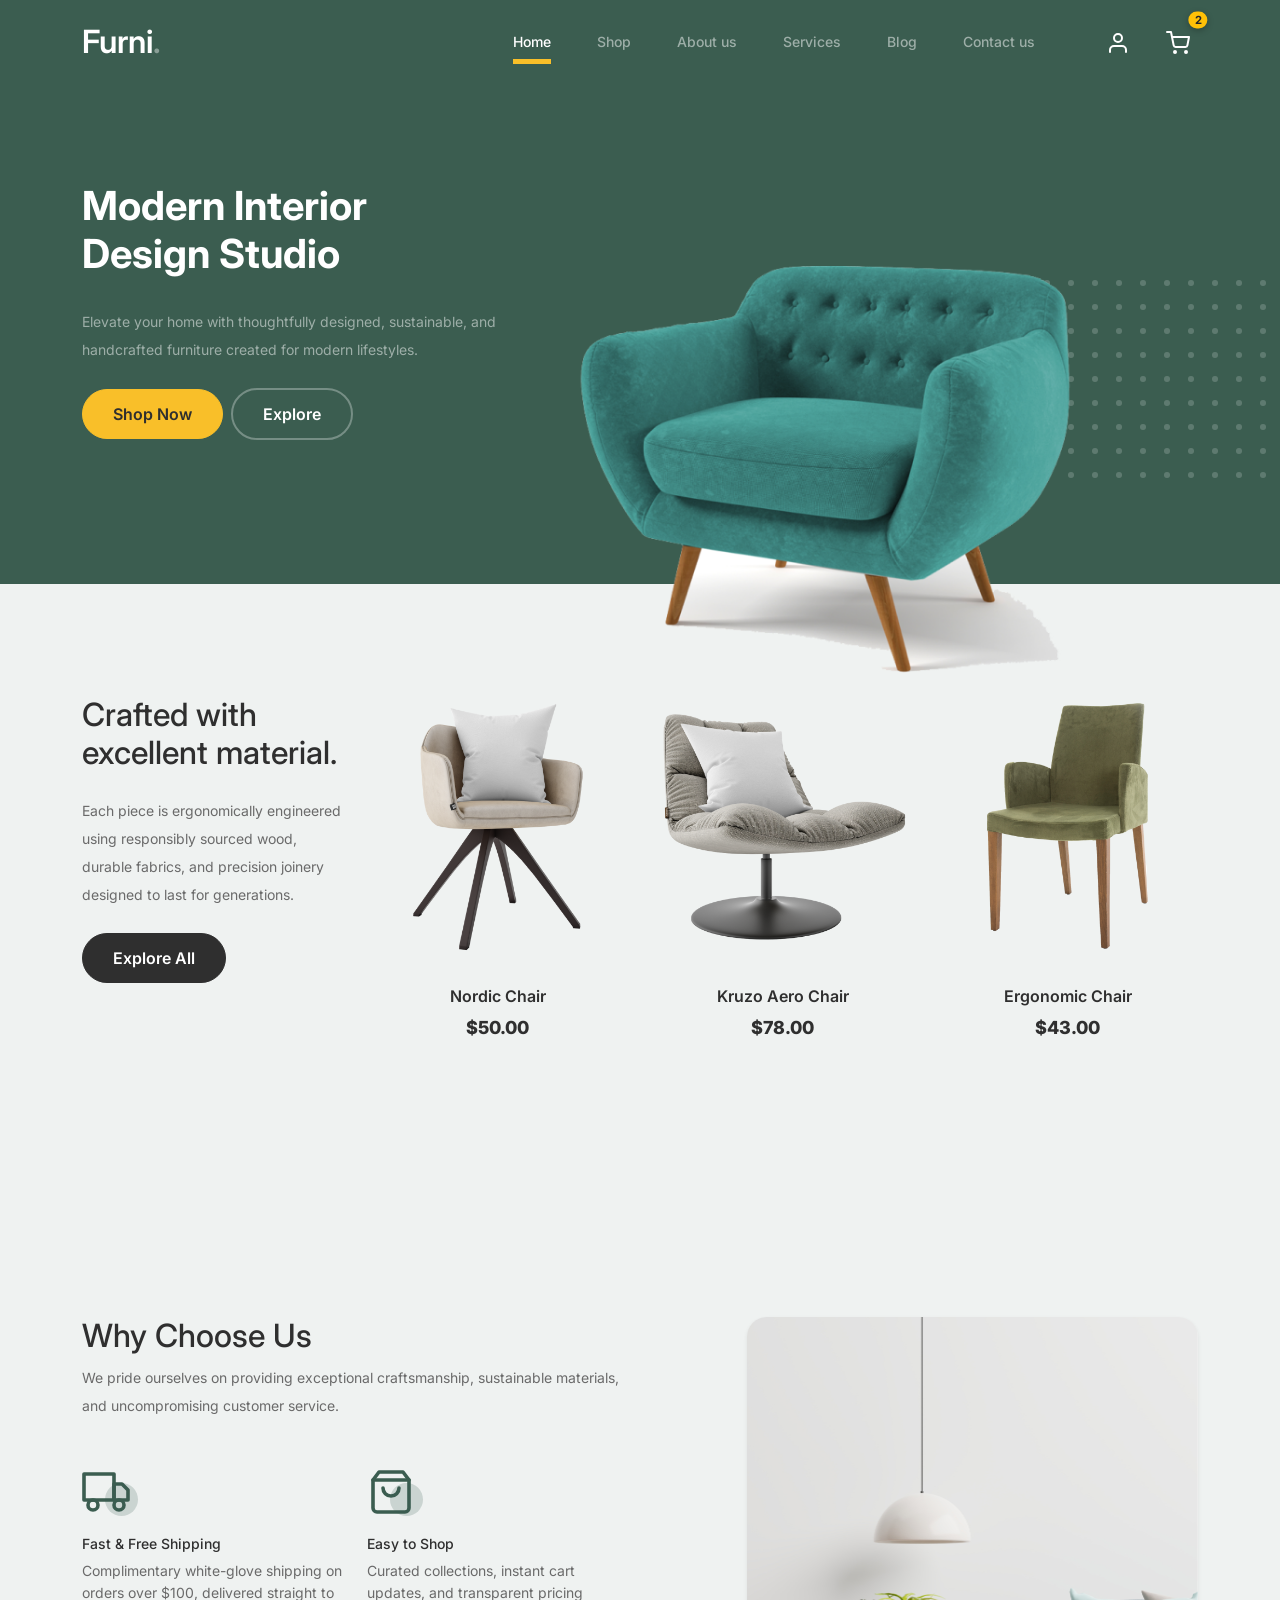
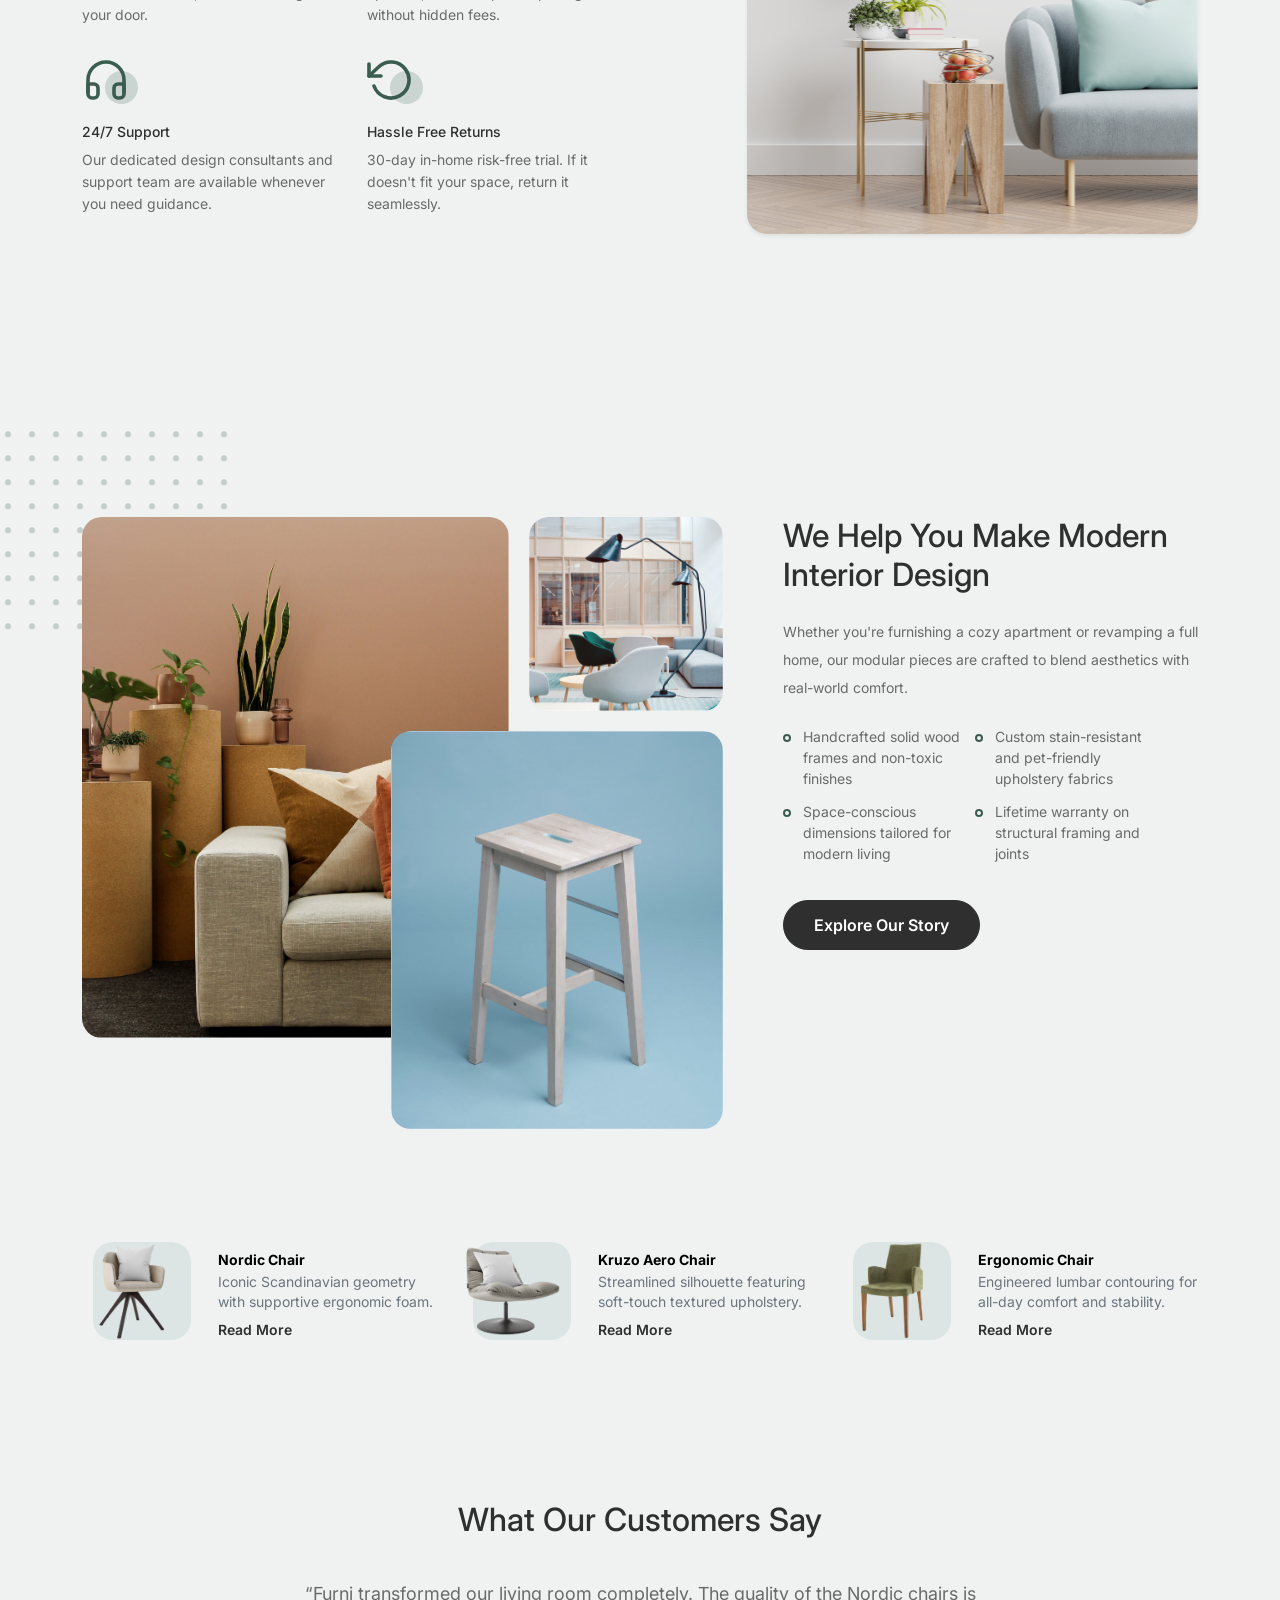
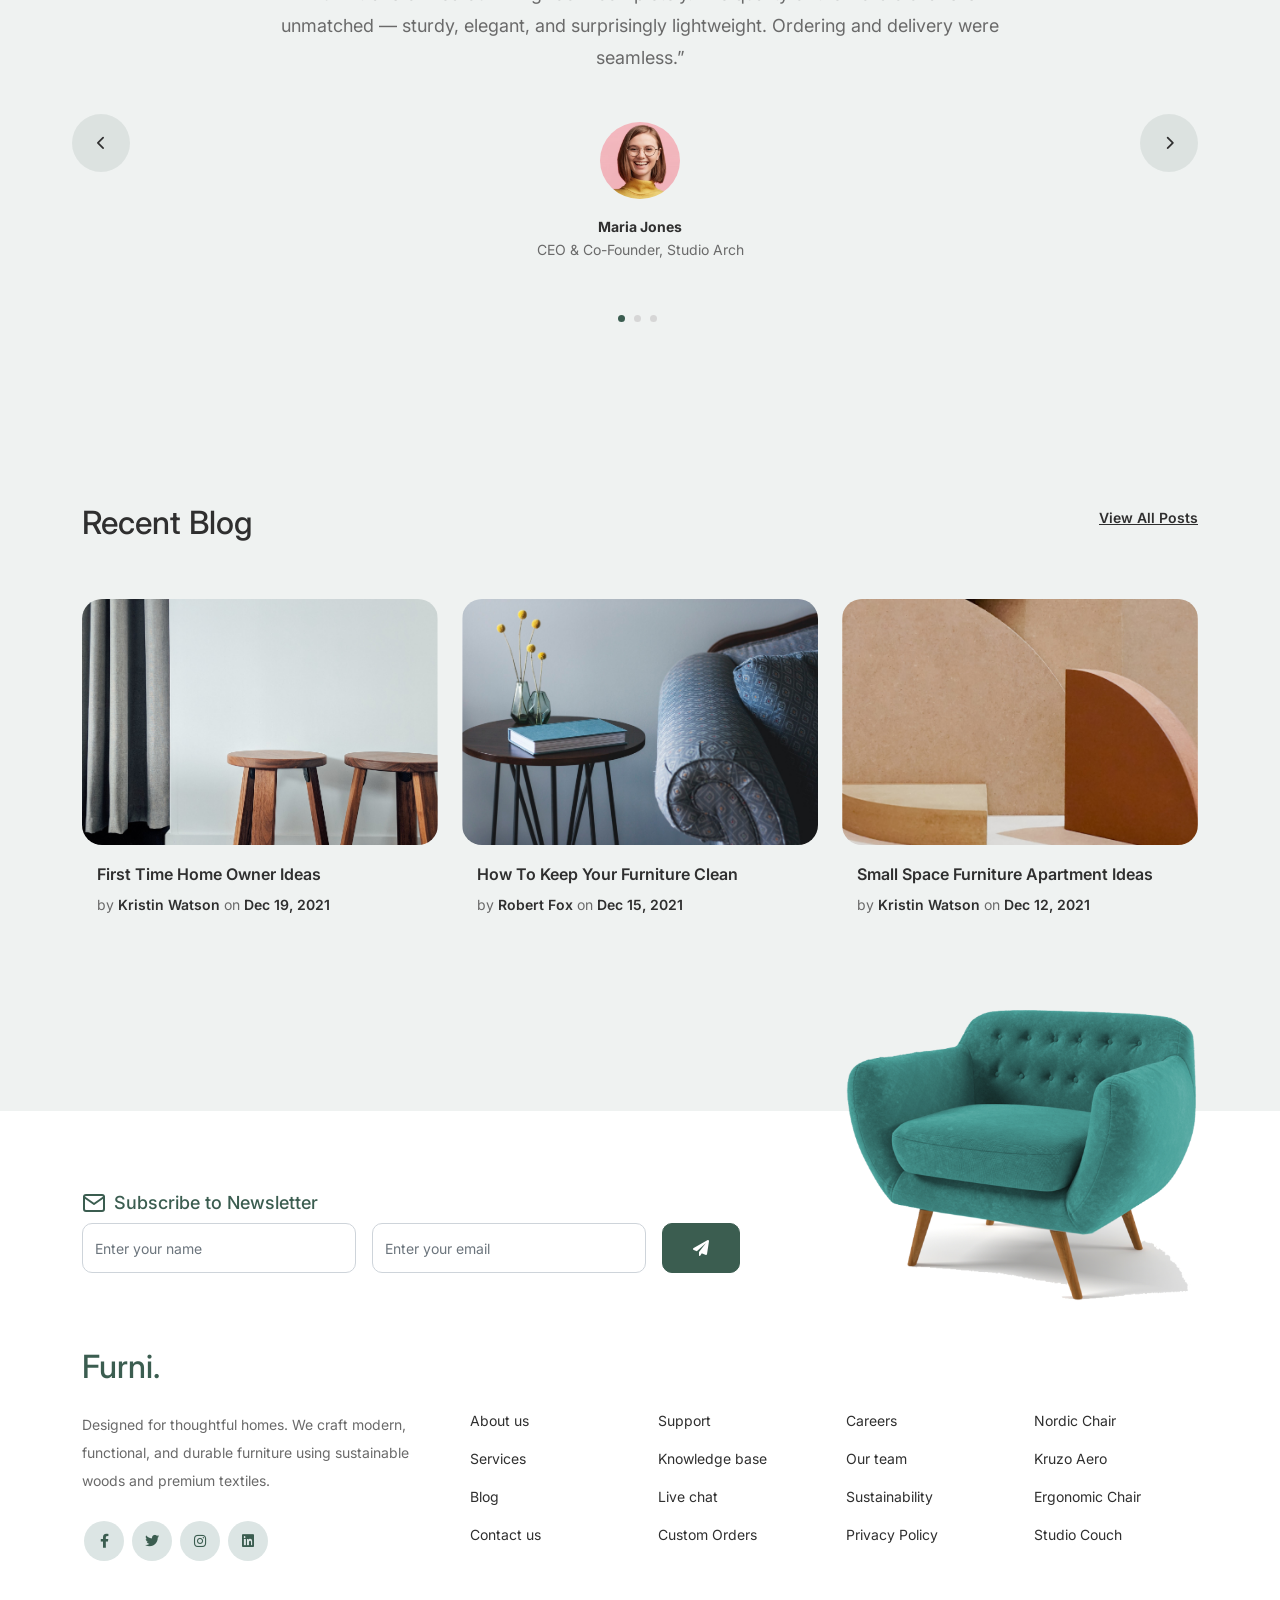
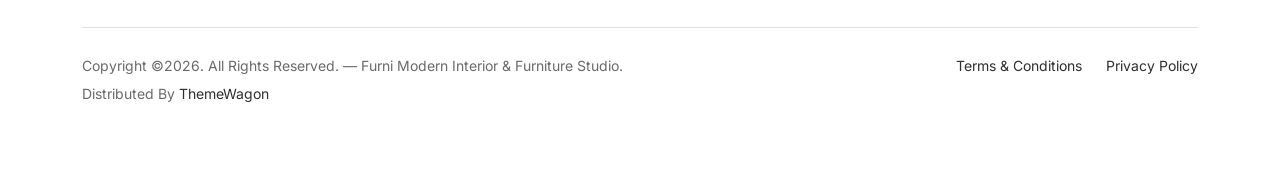
==== commit cf5f5fa5: "Update storefront pages and product assets" ====
--- a/index.html
+++ b/index.html
@@ -73,8 +73,8 @@
           </div>
         </div>
         <div class="col-lg-7">
-          <div class="hero-img-wrap">
-            <img src="images/couch.png" class="img-fluid" alt="Modern Couch">
+          <div class="hero-img-wrap text-center">
+            <img src="images/sofa.png" class="img-fluid" alt="Modern Interior Furniture" style="max-height: 460px;">
           </div>
         </div>
       </div>
